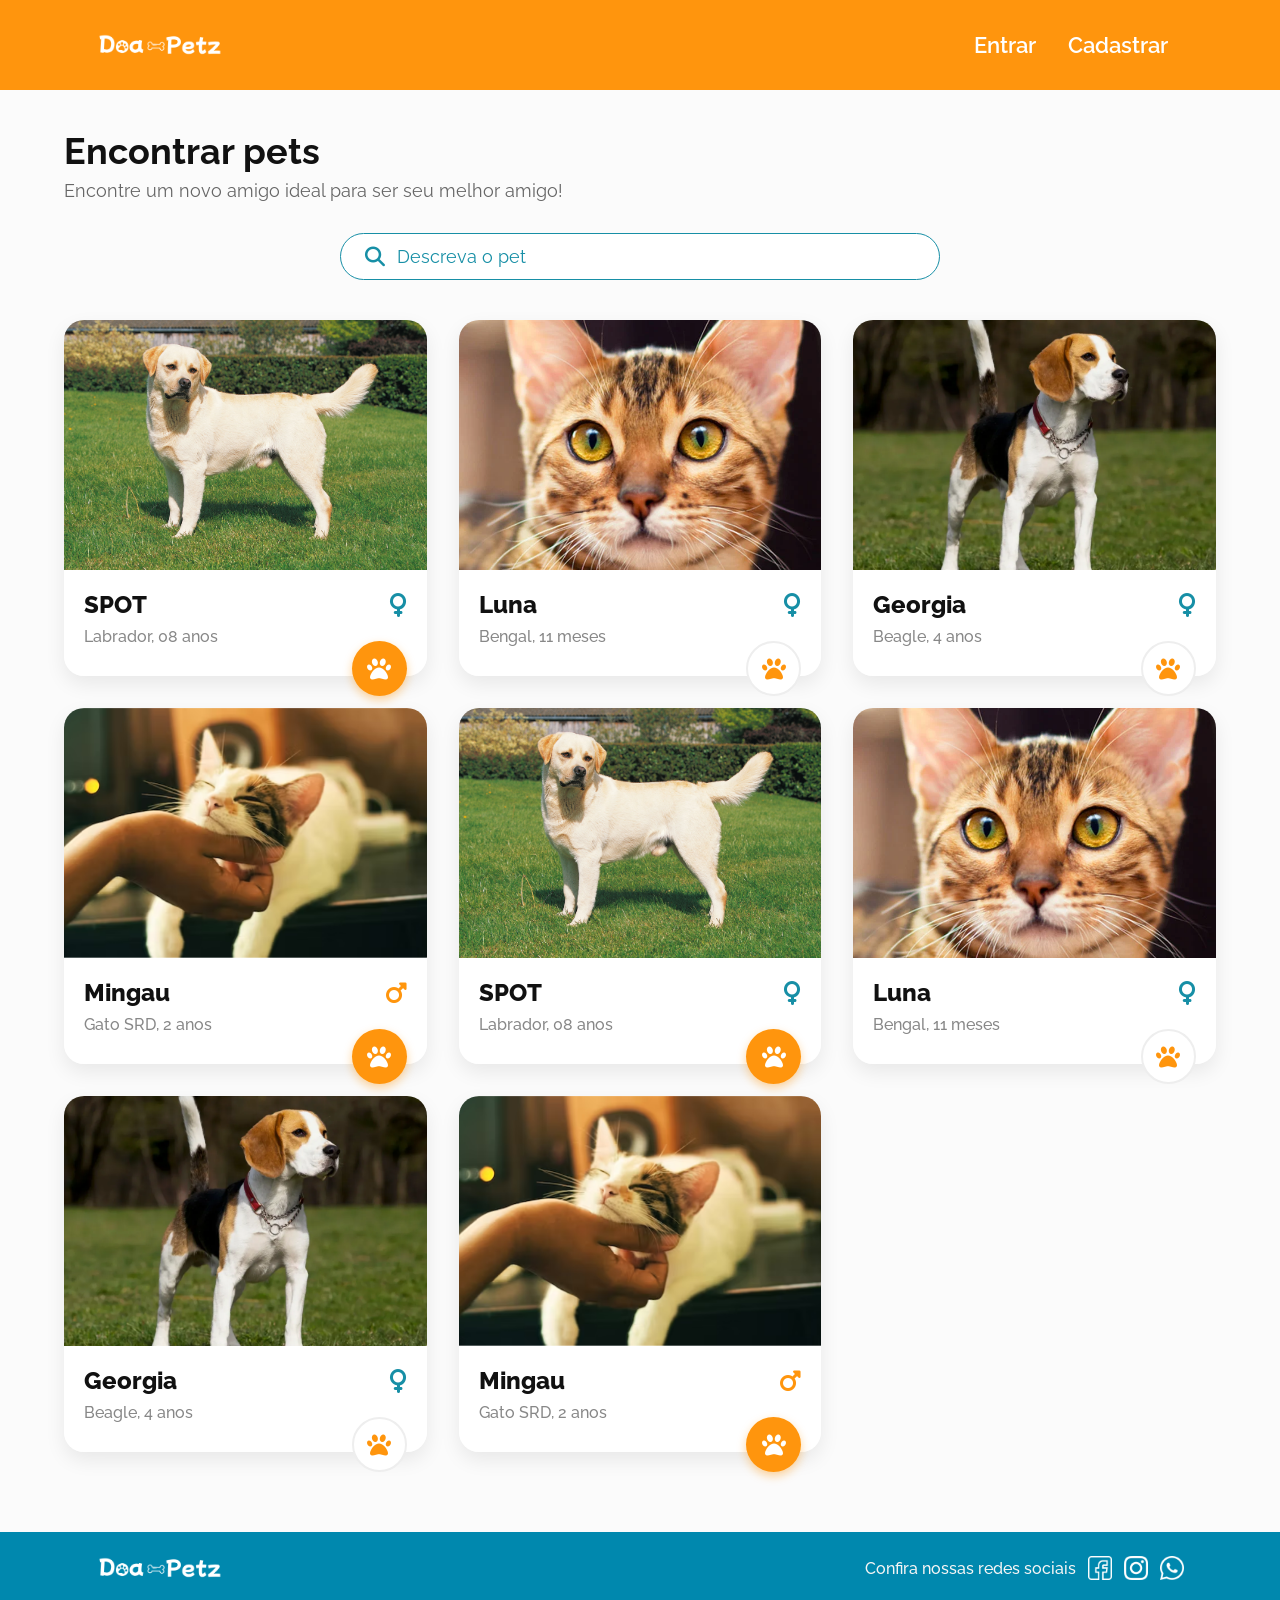
==== encontrar-pets.html @ 574bbc73 "Adicionado arquidos HTML, CSS e JS" ====
<!DOCTYPE html>
<html lang="pt-BR">
<head>
    <meta charset="UTF-8">
    <meta name="viewport" content="width=device-width, initial-scale=1.0">
    <title>Doa Petz - Encontrar Pets</title>
    <link rel="stylesheet" href="https://cdnjs.cloudflare.com/ajax/libs/font-awesome/6.4.0/css/all.min.css">
    <link rel="stylesheet" href="estilo.css">
</head>
<body class="fundo-laranja">

    <!-- Modal de Cadastro de Pet -->
    <div id="modal-cadastro-pet" class="modal">
        <div class="modal-conteudo">
            <span class="fechar-modal-pet">&times;</span>
            <h2 class="titulo-modal">Cadastrar um Pet</h2>
            <form id="form-cadastro-pet">
                <div class="grupo-input">
                    <label for="nome-pet">Nome do Pet</label>
                    <input type="text" id="nome-pet" required placeholder="Ex: Bob, Mia...">
                </div>
                <div class="grupo-input">
                    <label for="especie-pet">Espécie</label>
                    <select id="especie-pet" required>
                        <option value="">Selecione...</option>
                        <option value="Cachorro">Cachorro</option>
                        <option value="Gato">Gato</option>
                        <option value="Outro">Outro</option>
                    </select>
                </div>
                <div class="grupo-input">
                    <label for="descricao-pet">Descrição</label>
                    <textarea id="descricao-pet" rows="3" required placeholder="É brincalhão? Calmo?"></textarea>
                </div>
                <button type="submit" class="botao-principal botao-login">Cadastrar Pet</button>
            </form>
        </div>
    </div>

    <!-- Modal de Login -->
    <div id="modal-login" class="modal">
        <div class="modal-conteudo">
            <span class="fechar-modal">&times;</span>
            <h2 class="titulo-modal">Acesse sua conta</h2>
            <form id="form-login">
                <div class="grupo-input">
                    <label for="email">E-mail</label>
                    <input type="email" id="email" required placeholder="Digite seu e-mail">
                </div>
                <div class="grupo-input">
                    <label for="senha">Senha</label>
                    <input type="password" id="senha" required placeholder="Digite sua senha">
                </div>
                <button type="submit" class="botao-principal botao-login">Entrar</button>
            </form>
        </div>
    </div>

    <!-- Cabeçalho Dinâmico Correto -->
    <header class="cabecalho">
        <nav class="menu">
            <a href="index.html">
                <img class="logomarca" src="./Assets/doapetz-branco.png" alt="Logo DoaPetz">
            </a>

            <!-- Estado 1: Visível quando DESLOGADO -->
            <ul class="links-navegacao links-padrao" id="menu-deslogado">
                <li><a href="">Entrar</a></li>
                <li class="registrar"><a href="">Cadastrar</a></li>
            </ul>

            <!-- Estado 2: Visível quando LOGADO (Oculto por padrão via CSS) -->
            <div class="perfil-cabecalho-detalhes" id="menu-logado" style="display: none;">
                <div class="info-usuario">
                    <img src="./Assets/homem-cachorro.jpeg" alt="Foto do Usuário" class="foto-perfil">
                    <div class="dados-usuario">
                        <span class="nome-usuario">The Rock</span>
                        <span class="localizacao"><i class="fa-solid fa-location-dot"></i> Brooklin, São Paulo</span>
                    </div>
                </div>

                 <div class="acoes-direita">
                    <a href="index.html" class="icone-cabecalho" title="Ir para a Home">
                        <i class="fa-solid fa-house"></i>
                    </a>
                    <div class="icone-cabecalho" title="Notificações">
                        <i class="fa-regular fa-bell"></i>
                    </div>
                    <!-- Botão de Sair unificado -->
                    <div class="icone-cabecalho" id="btn-sair" title="Sair da Conta" style="cursor: pointer;">
                        <i class="fa-solid fa-right-from-bracket"></i>
                    </div>
                </div>
            </div>
        </nav>
    </header>

    <main class="corpo-app">
        <div class="cabecalho-busca">
            <h1 class="titulo-app">Encontrar pets</h1>
            <p class="descricao-app">Encontre um novo amigo ideal para ser seu melhor amigo!</p>
            
            <div class="barra-busca">
                <i class="fa-solid fa-magnifying-glass"></i>
                <input type="text" id="busca-pet" placeholder="Descreva o pet">
            </div>
        </div>

        <div class="grid-pets" id="grid-pets">
            <!-- Pet 1 -->
            <div class="cartao-pet">
                <img src="./Assets/spot.jpg" alt="Spot">
                <div class="info-pet">
                    <div class="linha-titulo">
                        <h3>SPOT</h3>
                        <i class="fa-solid fa-venus icone-femea"></i>
                    </div>
                    <p>Labrador, 08 anos</p>
                    <button class="btn-patinha"><i class="fa-solid fa-paw"></i></button>
                </div>
            </div>

            <!-- Pet 2 -->
            <div class="cartao-pet">
                <img src="./Assets/bengal-p.webp" alt="Spancer">
                <div class="info-pet">
                    <div class="linha-titulo">
                        <h3>Luna</h3>
                        <i class="fa-solid fa-venus icone-femea"></i>
                    </div>
                    <p>Bengal, 11 meses</p>
                    <button class="btn-patinha btn-patinha-inativo"><i class="fa-solid fa-paw"></i></button>
                </div>
            </div>

            <!-- Pet 3 -->
            <div class="cartao-pet">
                <img src="./Assets/raca-beagle.webp" alt="Georgia">
                <div class="info-pet">
                    <div class="linha-titulo">
                        <h3>Georgia</h3>
                        <i class="fa-solid fa-venus icone-femea"></i>
                    </div>
                    <p>Beagle, 4 anos</p>
                    <button class="btn-patinha btn-patinha-inativo"><i class="fa-solid fa-paw"></i></button>
                </div>
            </div>
            
            <!-- Pet 4 -->
            <div class="cartao-pet">
                <img src="./Assets/gato_mao.png" alt="Mingau">
                <div class="info-pet">
                    <div class="linha-titulo">
                        <h3>Mingau</h3>
                        <i class="fa-solid fa-mars icone-macho"></i>
                    </div>
                    <p>Gato SRD, 2 anos</p>
                    <button class="btn-patinha"><i class="fa-solid fa-paw"></i></button>
                </div>
            </div>
            
            <!-- Pet 1 -->
            <div class="cartao-pet">
                <img src="./Assets/spot.jpg" alt="Spot">
                <div class="info-pet">
                    <div class="linha-titulo">
                        <h3>SPOT</h3>
                        <i class="fa-solid fa-venus icone-femea"></i>
                    </div>
                    <p>Labrador, 08 anos</p>
                    <button class="btn-patinha"><i class="fa-solid fa-paw"></i></button>
                </div>
            </div>

            <!-- Pet 2 -->
            <div class="cartao-pet">
                <img src="./Assets/bengal-p.webp" alt="Spancer">
                <div class="info-pet">
                    <div class="linha-titulo">
                        <h3>Luna</h3>
                        <i class="fa-solid fa-venus icone-femea"></i>
                    </div>
                    <p>Bengal, 11 meses</p>
                    <button class="btn-patinha btn-patinha-inativo"><i class="fa-solid fa-paw"></i></button>
                </div>
            </div>

            <!-- Pet 3 -->
            <div class="cartao-pet">
                <img src="./Assets/raca-beagle.webp" alt="Georgia">
                <div class="info-pet">
                    <div class="linha-titulo">
                        <h3>Georgia</h3>
                        <i class="fa-solid fa-venus icone-femea"></i>
                    </div>
                    <p>Beagle, 4 anos</p>
                    <button class="btn-patinha btn-patinha-inativo"><i class="fa-solid fa-paw"></i></button>
                </div>
            </div>
            
            <!-- Pet 4 -->
            <div class="cartao-pet">
                <img src="./Assets/gato_mao.png" alt="Mingau">
                <div class="info-pet">
                    <div class="linha-titulo">
                        <h3>Mingau</h3>
                        <i class="fa-solid fa-mars icone-macho"></i>
                    </div>
                    <p>Gato SRD, 2 anos</p>
                    <button class="btn-patinha"><i class="fa-solid fa-paw"></i></button>
                </div>
            </div>

        </div>
    </main>

    <footer class="rodape">
        <div class="conteudo-rodape">
            <img class="logomarca" src="./Assets/doapetz-branco.png" alt="Logo DoaPetz">
            <div class="redes-sociais">
                <p>Confira nossas redes sociais</p>
                <img class="icone-social" src="./Assets/facebook.png" alt="Facebook">
                <img class="icone-social" src="./Assets/instagram.png" alt="Instagram">
                <img class="icone-social" src="./Assets/whatsapp.png" alt="WhatsApp">
            </div>
        </div>
    </footer>

    <script src="./script.js"></script>
</body>
</html>
---- estilo.css ----
@import url('https://fonts.googleapis.com/css2?family=Raleway:ital,wght@0,100;0,200;0,300;0,400;0,500;0,600;0,700;0,800;0,900;1,100;1,200;1,300;1,400;1,500;1,600;1,700;1,800;1,900&display=swap');
@import url('https://fonts.googleapis.com/css2?family=Mochiy+Pop+One&display=swap');

/* Definir propriedades Globais */
* {
    margin: 0px;
    padding: 0px;
    box-sizing: border-box;
    font-family: 'Raleway', sans-serif;
}

html {
    background-color: #fbfbfb;
}

/* Padronização da Logo em todas as páginas */
.logomarca {
    width: 130px;
    height: auto;
    display: block;
}

.titulo {
    font-size: 48px;
    font-weight: 700;
    line-height: 4rem;
    color: #33303E;
}

.descricao {
    font-size: 24px;
    font-weight: 500;
    line-height: 2.5rem;
    color: #4e4b59;
}

/* =========================================
   PADRONIZAÇÃO DA ALTURA DO CABEÇALHO
   ========================================= */
.cabecalho, .cabecalho-detalhes, .cabecalho-app {
    background-color: #ff950d !important;
    padding: 32px 0 !important; /* Altura unificada, robusta e idêntica em todas as telas */
    box-shadow: 0px 2px 5px rgba(0, 0, 0, 0.1);
    width: 100%;
}

.menu {
    width: 85%;
    margin: 0 auto;
    display: flex;
    flex-direction: row;
    justify-content: space-between;
    align-items: center;
}

.links-navegacao {
    display: flex;
    flex-direction: row;
    list-style-type: none;
    color: #fff;
}

.links-navegacao li a {
    text-decoration: none;
    padding: 16px;
    font-size: 1.4rem;
    font-weight: 600;
    color: #fff;
}

li.registrar a {
    color: #fff;
}

li.registrar a:hover {
    color: #fff;
    font-size: 1.5rem;
    padding: 0 10px;
    transition: 0.5s ease;
}

/* Corpo principal da Home */
.corpo {
    padding-top: 48px;
    padding-bottom: 48px;
}

.painel-principal {
    display: flex;
    flex-direction: row;
    align-items: center;
    width: 85%;
    margin: 0 auto;
    justify-content: space-between;
    margin-bottom: 128px;
}

.anuncio-petz {
    width: 50%;
    display: flex;
    flex-direction: column;
    align-items: flex-start;
    gap: 30px;
}

.botao-principal {
    font-size: 19px;
    font-family: 'Mochiy Pop One', sans-serif;
    padding: 16px 32px;
    background-color: #ff950d;
    color: #f5f5f5;
    border-radius: 10px;
    border: 1px solid #f5f5f5;
    cursor: pointer;
}

.imagens-petz {
    display: flex;
    flex-direction: row;
    gap: 30px;
}

.fotos-da-esquerda,
.fotos-da-direita {
    display: flex;
    flex-direction: column;
    justify-content: space-between;
}

.fotos-da-esquerda img {
    width: 10vw;
    border-radius: 8px;
}

.fotos-da-direita img {
    width: 22vw;
    border-radius: 8px;
}

/* Rodape */
.rodape {
    background-color: #0088ae;
}

.conteudo-rodape {
    padding-top: 24px;
    padding-bottom: 24px;
    width: 85%;
    margin: 0 auto;
    display: flex;
    flex-direction: row;
    justify-content: space-between;
    align-items: center;
}

.redes-sociais {
    display: flex;
    flex-direction: row;
    gap: 12px;
    align-items: center;
    font-weight: 500;
    font-size: 20px;
}

.redes-sociais p {
    color: #f5f5f5;
    margin: 0;
    font-size: 16px;
}

.icone-social {
    width: 24px;
    height: 24px;
}

.copyright {
    color: #f5f5f5;
    text-align: center;
    padding-bottom: 16px;
    margin: 0;
}

.copyright strong {
    font-weight: bold;
}

.redes-sociais img {
    filter: brightness(0) invert(1);
}

/* =========================
   ESTILOS DO MODAL
   ========================= */
.modal {
    display: none;
    position: fixed;
    z-index: 1000;
    left: 0;
    top: 0;
    width: 100%;
    height: 100%;
    background-color: rgba(0, 0, 0, 0.6);
    align-items: center;
    justify-content: center;
    backdrop-filter: blur(3px);
}

.modal-conteudo {
    background-color: #fbfbfb;
    padding: 40px;
    border-radius: 12px;
    width: 90%;
    max-width: 400px;
    box-shadow: 0 10px 25px rgba(0,0,0,0.2);
    position: relative;
    animation: descerModal 0.3s ease-out;
}

@keyframes descerModal {
    from { transform: translateY(-50px); opacity: 0; }
    to { transform: translateY(0); opacity: 1; }
}

.fechar-modal, .fechar-modal-pet {
    position: absolute;
    top: 15px;
    right: 20px;
    font-size: 28px;
    font-weight: bold;
    color: #4e4b59;
    cursor: pointer;
}

.fechar-modal:hover, .fechar-modal-pet:hover {
    color: #ff6e22;
}

.titulo-modal {
    font-size: 28px;
    font-weight: 700;
    color: #33303E;
    text-align: center;
    margin-bottom: 24px;
}

#form-login, #form-cadastro-pet {
    display: flex;
    flex-direction: column;
    gap: 20px;
}

.grupo-input {
    display: flex;
    flex-direction: column;
    gap: 8px;
}

.grupo-input label {
    font-weight: 600;
    color: #4e4b59;
    font-size: 16px;
}

.grupo-input input,
.grupo-input select,
.grupo-input textarea {
    padding: 12px;
    border: 1px solid #ccc;
    border-radius: 8px;
    font-size: 16px;
    outline: none;
    transition: border 0.3s;
    font-family: 'Raleway', sans-serif;
    resize: vertical; 
}

.grupo-input input:focus,
.grupo-input select:focus,
.grupo-input textarea:focus {
    border-color: #ff950d;
}

.botao-login {
    width: 100%;
    margin-top: 10px;
    font-size: 16px;
}

/* =========================================
   ESTILOS DA PÁGINA "ENCONTRAR PETS" (APP)
   ========================================= */
.fundo-laranja {
    background-color: #ff950d;
}

.info-usuario {
    display: flex;
    align-items: center;
    gap: 16px;
}

.foto-perfil {
    width: 50px;
    height: 50px;
    border-radius: 50%;
    object-fit: cover;
}

.dados-usuario {
    display: flex;
    flex-direction: column;
}

.nome-usuario {
    font-size: 18px;
    font-weight: 700;
}

.localizacao {
    font-size: 14px;
    font-weight: 500;
    margin-top: 4px;
}

/* Agrupamento da Direita (Casa + Sino) */
.acoes-direita {
    display: flex;
    align-items: center;
    gap: 20px;
}

.icone-cabecalho {
    color: #fff;
    font-size: 24px;
    text-decoration: none;
    cursor: pointer;
    transition: transform 0.3s;
}

.icone-cabecalho:hover {
    transform: scale(1.2);
    color: #fbfbfb;
}

.corpo-app {
    background-color: #fbfbfb;
    min-height: 80vh;
    padding: 40px 5%;
}

.titulo-app {
    font-size: 36px;
    font-weight: 700;
    color: #111;
    margin-bottom: 8px;
}

.descricao-app {
    font-size: 18px;
    color: #666;
    margin-bottom: 32px;
}

.barra-busca {
    display: flex;
    align-items: center;
    background-color: #fff;
    border: 1px solid #178fa6;
    border-radius: 50px;
    padding: 12px 24px;
    margin-bottom: 40px;
    max-width: 600px;
    margin-left: auto;
    margin-right: auto;
}

.barra-busca i {
    color: #178fa6;
    font-size: 20px;
    margin-right: 12px;
}

.barra-busca input {
    border: none;
    outline: none;
    width: 100%;
    font-size: 18px;
    color: #333;
    font-family: 'Raleway', sans-serif;
}

.barra-busca input::placeholder {
    color: #178fa6;
}

/* =========================================
   Grid de Cartões e Pets
   ========================================= */
.grid-pets {
    display: grid;
    grid-template-columns: repeat(auto-fill, minmax(280px, 1fr));
    gap: 32px;
    margin-bottom: 40px;
}

.cartao-pet {
    background-color: transparent; 
    border-radius: 20px;
    /* Sombra suave para destacar o cartão do fundo branco */
    box-shadow: 0 8px 20px rgba(0, 0, 0, 0.08); 
    transition: transform 0.3s, box-shadow 0.3s;
    position: relative;
    display: flex;
    flex-direction: column;
    cursor: pointer;
}

.cartao-pet:hover {
    transform: translateY(-5px);
    box-shadow: 0 12px 25px rgba(0, 0, 0, 0.12); /* Sombra um pouco mais forte ao passar o rato */
}

.cartao-pet img {
    width: 100%;
    height: 250px;
    object-fit: cover;
    border-radius: 20px 20px 0 0;
}

.info-pet {
    padding: 20px;
    position: relative;
    background-color: #fff;
    border-radius: 0 0 20px 20px;
}

.linha-titulo {
    display: flex;
    justify-content: space-between;
    align-items: center;
    margin-bottom: 8px;
}

.linha-titulo h3 {
    font-size: 24px;
    font-weight: 800;
    color: #111;
    margin: 0;
}

.icone-femea {
    color: #178fa6;
    font-size: 24px;
}

.icone-macho {
    color: #ff950d;
    font-size: 24px;
}

.info-pet p {
    color: #888;
    font-size: 16px;
    font-weight: 500;
    margin: 0;
    padding-bottom: 10px;
}

.btn-patinha {
    position: absolute;
    bottom: -20px;
    right: 20px;
    background-color: #ff950d;
    color: #fff;
    border: none;
    border-radius: 50%;
    width: 55px;
    height: 55px;
    font-size: 24px;
    cursor: pointer;
    box-shadow: 0 4px 10px rgba(255, 149, 13, 0.4);
    display: flex;
    align-items: center;
    justify-content: center;
    transition: 0.3s;
    z-index: 10;
}

.btn-patinha:hover {
    transform: scale(1.1);
}

.btn-patinha-inativo {
    background-color: #fff;
    color: #ff950d;
    border: 2px solid #eee;
    box-shadow: none;
}

/* =========================================
   ESTILOS DA PÁGINA "DETALHES DO PET"
   ========================================= */
.pagina-detalhes {
    background-color: #fbfbfb;
    display: flex;
    flex-direction: column;
    min-height: 100vh;
}

/* Alinhamento do Perfil do Usuário e Ícones na Direita do Cabeçalho Logado */
.perfil-cabecalho-detalhes {
    display: flex;
    align-items: center;
    gap: 30px;
    color: #fff;
}

.corpo-detalhe-pet {
    flex: 1;
    display: flex;
    align-items: center;
    justify-content: center;
    padding: 60px 20px;
}

.card-detalhe-container {
    background-color: #fff;
    border-radius: 20px;
    box-shadow: 0 10px 30px rgba(0,0,0,0.08);
    display: flex;
    flex-direction: row;
    gap: 48px;
    padding: 40px;
    max-width: 950px;
    width: 100%;
    align-items: center;
}

.detalhe-imagem img {
    width: 400px;
    height: 320px;
    object-fit: cover;
    border-radius: 12px;
}

.detalhe-info {
    display: flex;
    flex-direction: column;
    gap: 20px;
    flex: 1;
}

.nome-pet-titulo {
    font-size: 42px;
    font-weight: 800;
    color: #111;
}

.descricao-pet-texto {
    font-size: 17px;
    color: #555;
    line-height: 1.6;
}

.botoes-acao-pet {
    display: flex;
    gap: 16px;
    margin-top: 10px;
}

.btn-ver-mais {
    background-color: transparent;
    border: none;
    color: #333;
    font-weight: 600;
    font-size: 16px;
    cursor: pointer;
    text-decoration: underline;
}

.btn-adotar {
    background-color: #ff950d;
    color: #fff;
    border: none;
    padding: 10px 28px;
    border-radius: 8px;
    font-weight: 700;
    font-size: 16px;
    cursor: pointer;
    box-shadow: 0 4px 10px rgba(255, 149, 13, 0.3);
    transition: 0.3s;
}

.btn-adotar:hover {
    background-color: #e0820b;
}

/* Responsivo para celulares/tablets menores */
@media (max-width: 768px) {
    .card-detalhe-container {
        flex-direction: column;
        padding: 20px;
    }
    .detalhe-imagem img {
        width: 100%;
        height: 250px;
    }
    .perfil-cabecalho-detalhes {
        gap: 15px;
    }
    .dados-usuario {
        display: none;
    }
}

/* Correção do menu dinâmico no cabeçalho */
#menu-logado {
    display: none;
    align-items: center;
}
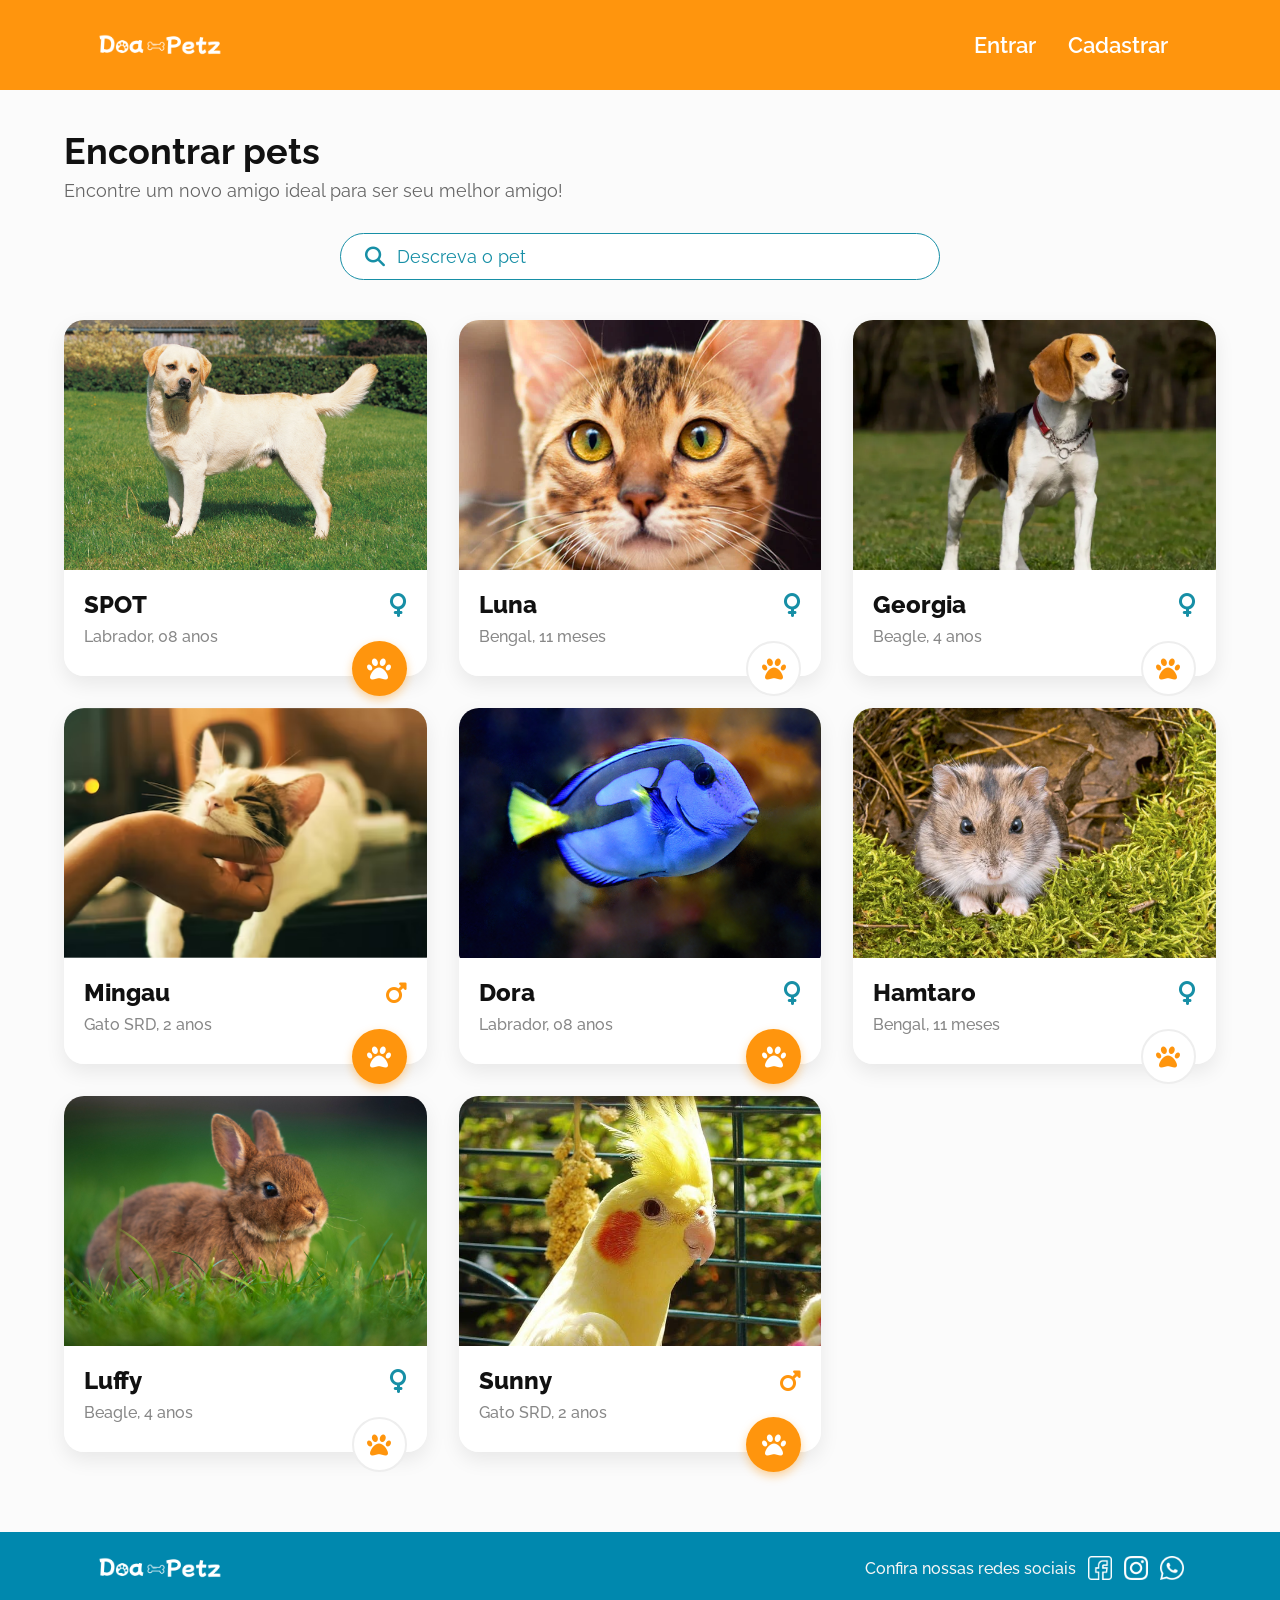
==== commit 0fa4048f: "Petz Feito para exercício EducAfro" ====
--- a/encontrar-pets.html
+++ b/encontrar-pets.html
@@ -71,13 +71,16 @@
 
             <!-- Estado 2: Visível quando LOGADO (Oculto por padrão via CSS) -->
             <div class="perfil-cabecalho-detalhes" id="menu-logado" style="display: none;">
-                <div class="info-usuario">
-                    <img src="./Assets/homem-cachorro.jpeg" alt="Foto do Usuário" class="foto-perfil">
-                    <div class="dados-usuario">
-                        <span class="nome-usuario">The Rock</span>
-                        <span class="localizacao"><i class="fa-solid fa-location-dot"></i> Brooklin, São Paulo</span>
-                    </div>
-                </div>
+                <!-- Envolvendo a área do usuário com a tag <a> para ir para a página de perfil -->
+                <a href="perfil.html" style="text-decoration: none; color: inherit; cursor: pointer;">
+                    <div class="info-usuario">
+                        <img src="./Assets/homem-cachorro.jpeg" alt="Foto do Usuário" class="foto-perfil">
+                        <div class="dados-usuario">
+                            <span class="nome-usuario">The Rock</span>
+                            <span class="localizacao"><i class="fa-solid fa-location-dot"></i> Brooklin, São Paulo</span>
+                        </div>
+                    </div>
+                </a>
 
                  <div class="acoes-direita">
                     <a href="index.html" class="icone-cabecalho" title="Ir para a Home">
@@ -159,12 +162,12 @@
                 </div>
             </div>
             
-            <!-- Pet 1 -->
-            <div class="cartao-pet">
-                <img src="./Assets/spot.jpg" alt="Spot">
-                <div class="info-pet">
-                    <div class="linha-titulo">
-                        <h3>SPOT</h3>
+            <!-- Pet 5 -->
+            <div class="cartao-pet">
+                <img src="./Assets/dora2.png" alt="Dora">
+                <div class="info-pet">
+                    <div class="linha-titulo">
+                        <h3>Dora</h3>
                         <i class="fa-solid fa-venus icone-femea"></i>
                     </div>
                     <p>Labrador, 08 anos</p>
@@ -172,12 +175,12 @@
                 </div>
             </div>
 
-            <!-- Pet 2 -->
-            <div class="cartao-pet">
-                <img src="./Assets/bengal-p.webp" alt="Spancer">
-                <div class="info-pet">
-                    <div class="linha-titulo">
-                        <h3>Luna</h3>
+            <!-- Pet 6 -->
+            <div class="cartao-pet">
+                <img src="./Assets/hamster2.webp" alt="Hamtaro">
+                <div class="info-pet">
+                    <div class="linha-titulo">
+                        <h3>Hamtaro</h3>
                         <i class="fa-solid fa-venus icone-femea"></i>
                     </div>
                     <p>Bengal, 11 meses</p>
@@ -185,12 +188,12 @@
                 </div>
             </div>
 
-            <!-- Pet 3 -->
-            <div class="cartao-pet">
-                <img src="./Assets/raca-beagle.webp" alt="Georgia">
-                <div class="info-pet">
-                    <div class="linha-titulo">
-                        <h3>Georgia</h3>
+            <!-- Pet 7 -->
+            <div class="cartao-pet">
+                <img src="./Assets/coleho2.jpg" alt="Luffy">
+                <div class="info-pet">
+                    <div class="linha-titulo">
+                        <h3>Luffy</h3>
                         <i class="fa-solid fa-venus icone-femea"></i>
                     </div>
                     <p>Beagle, 4 anos</p>
@@ -198,12 +201,12 @@
                 </div>
             </div>
             
-            <!-- Pet 4 -->
-            <div class="cartao-pet">
-                <img src="./Assets/gato_mao.png" alt="Mingau">
-                <div class="info-pet">
-                    <div class="linha-titulo">
-                        <h3>Mingau</h3>
+            <!-- Pet 8 -->
+            <div class="cartao-pet">
+                <img src="./Assets/kalupi2.jpg" alt="Sunny">
+                <div class="info-pet">
+                    <div class="linha-titulo">
+                        <h3>Sunny</h3>
                         <i class="fa-solid fa-mars icone-macho"></i>
                     </div>
                     <p>Gato SRD, 2 anos</p>
